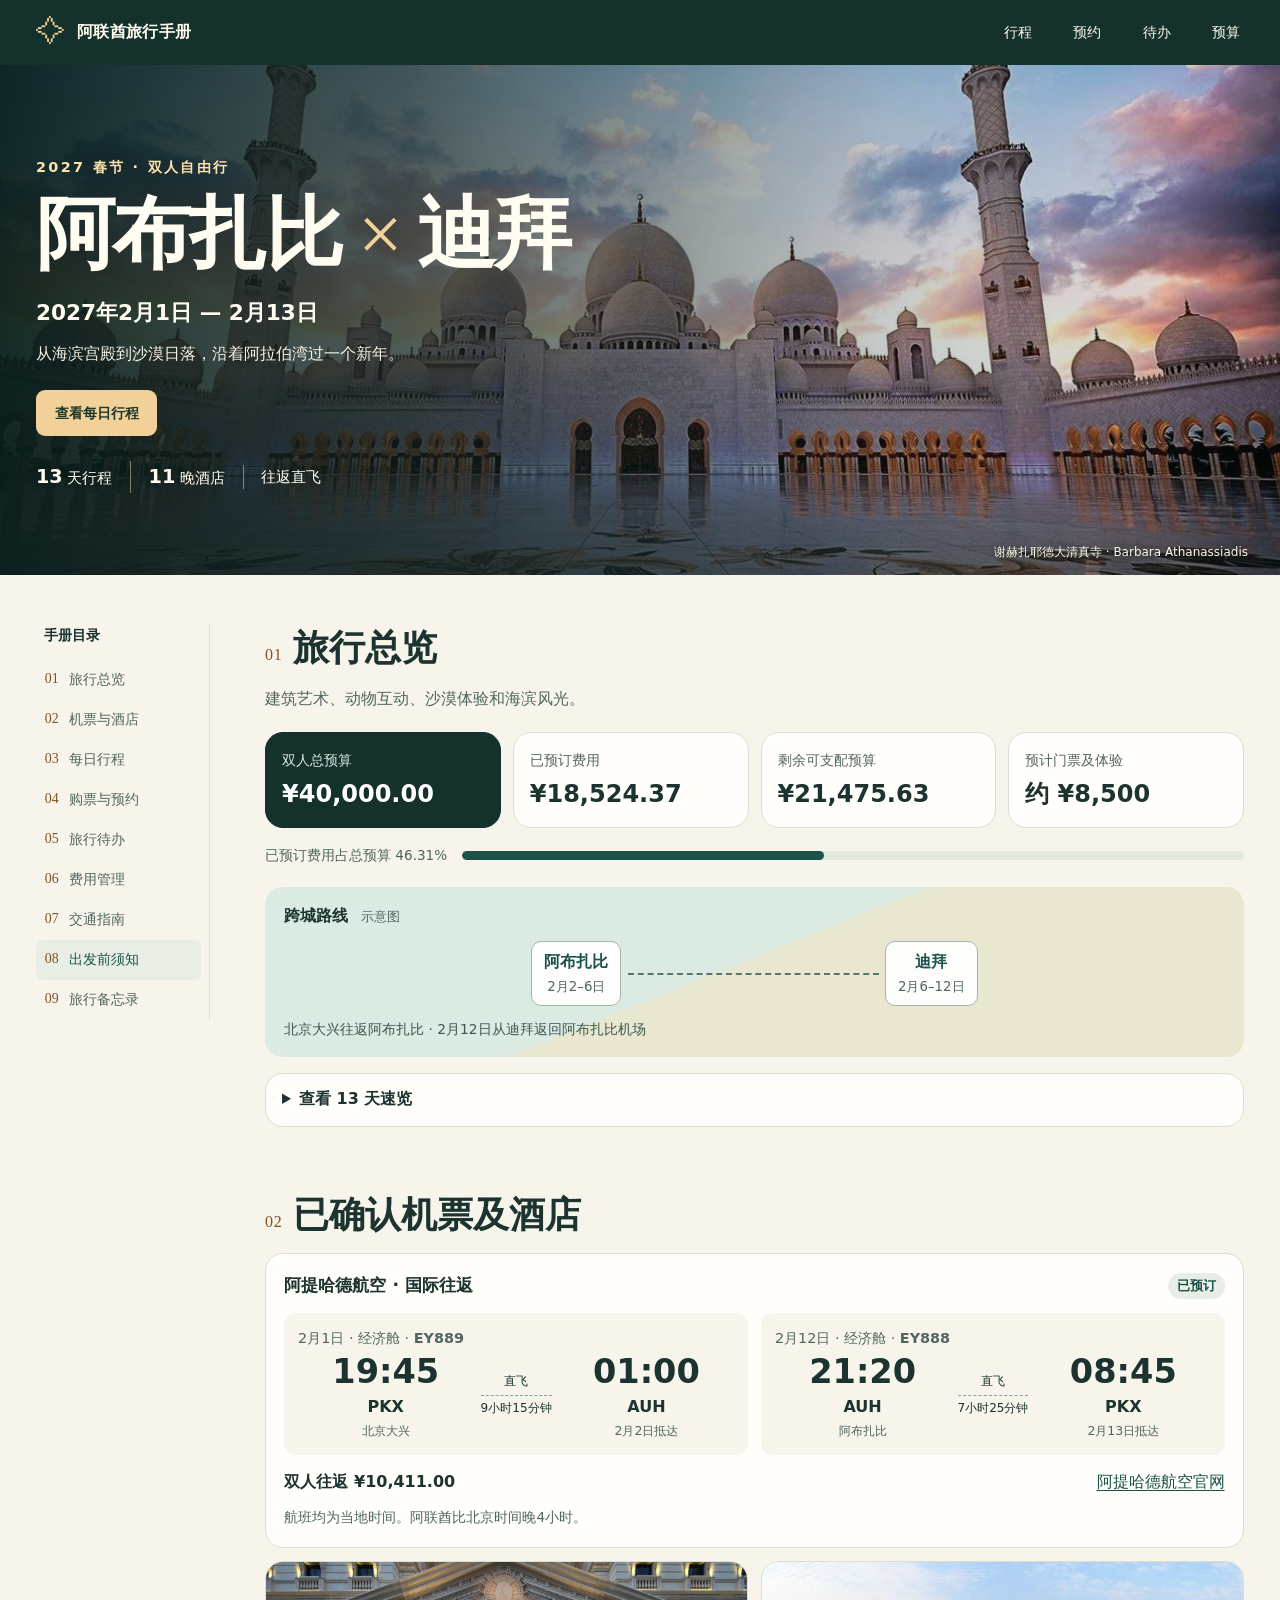
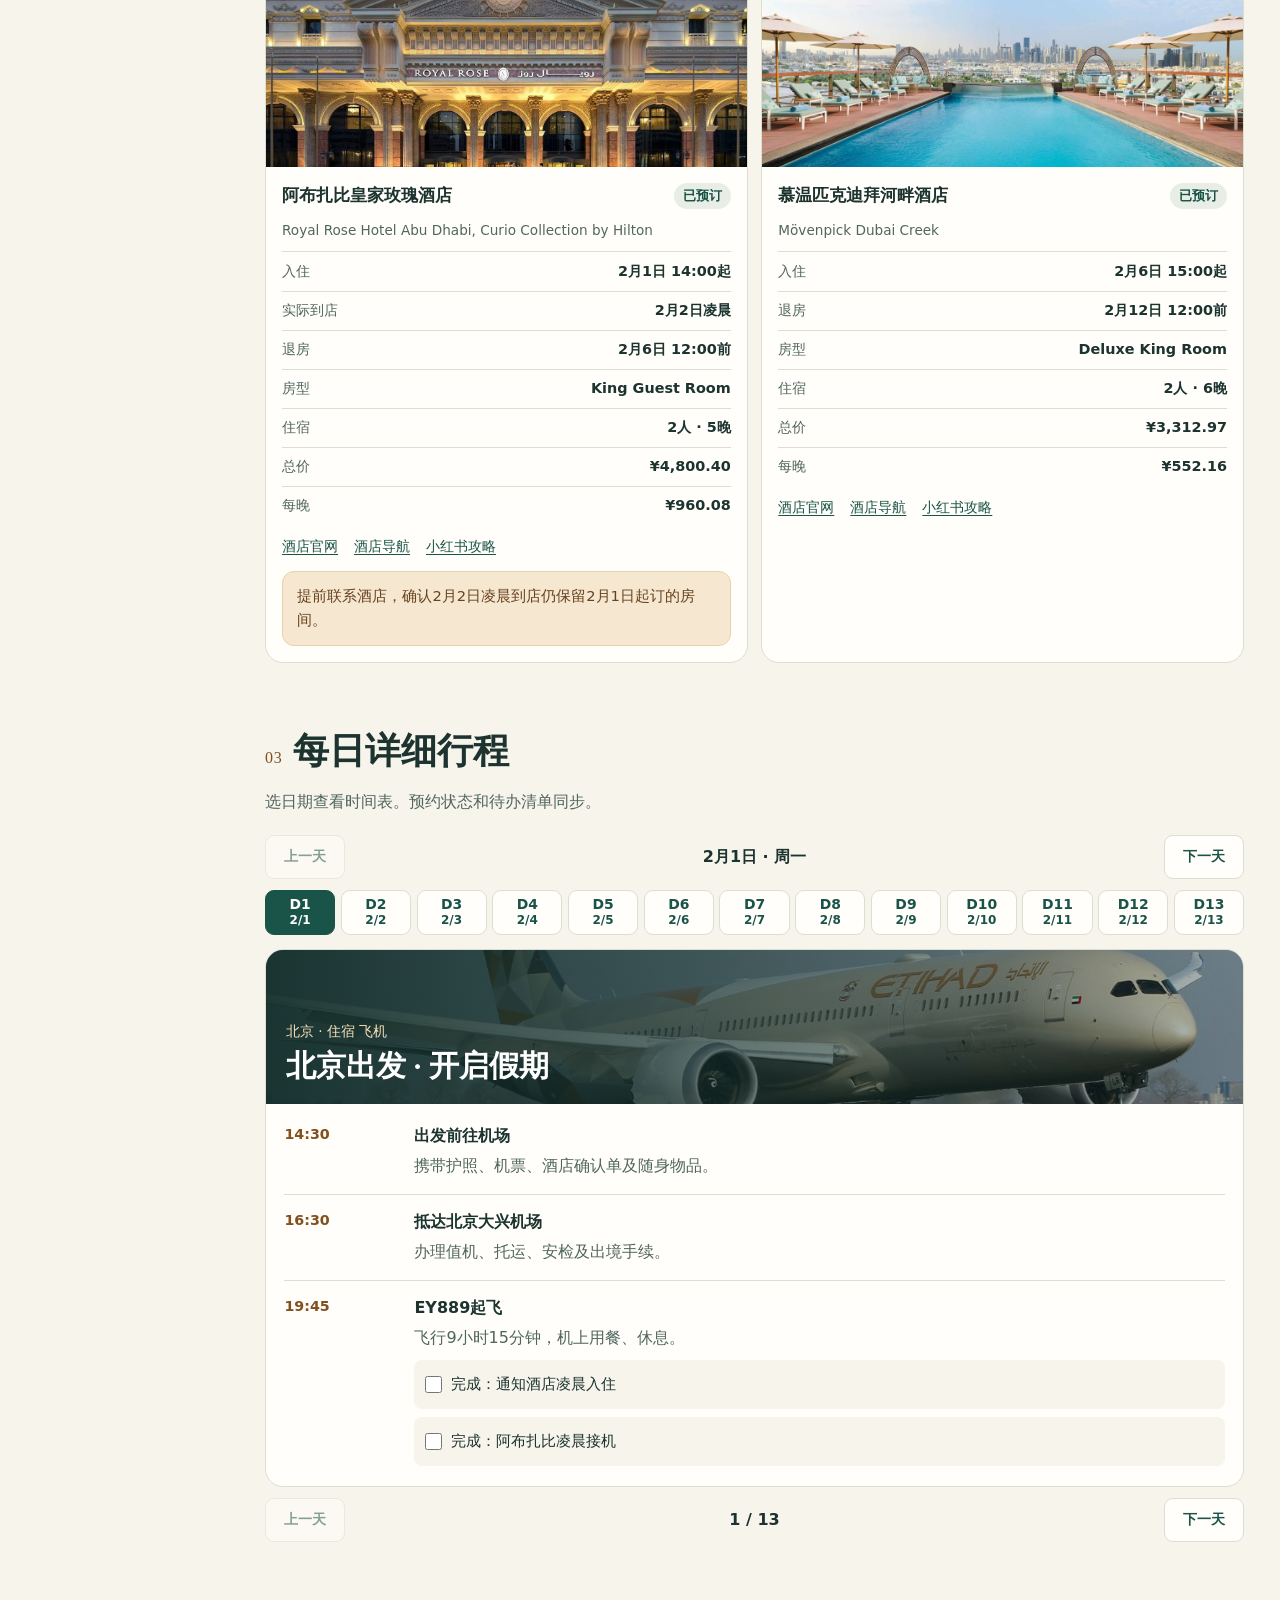
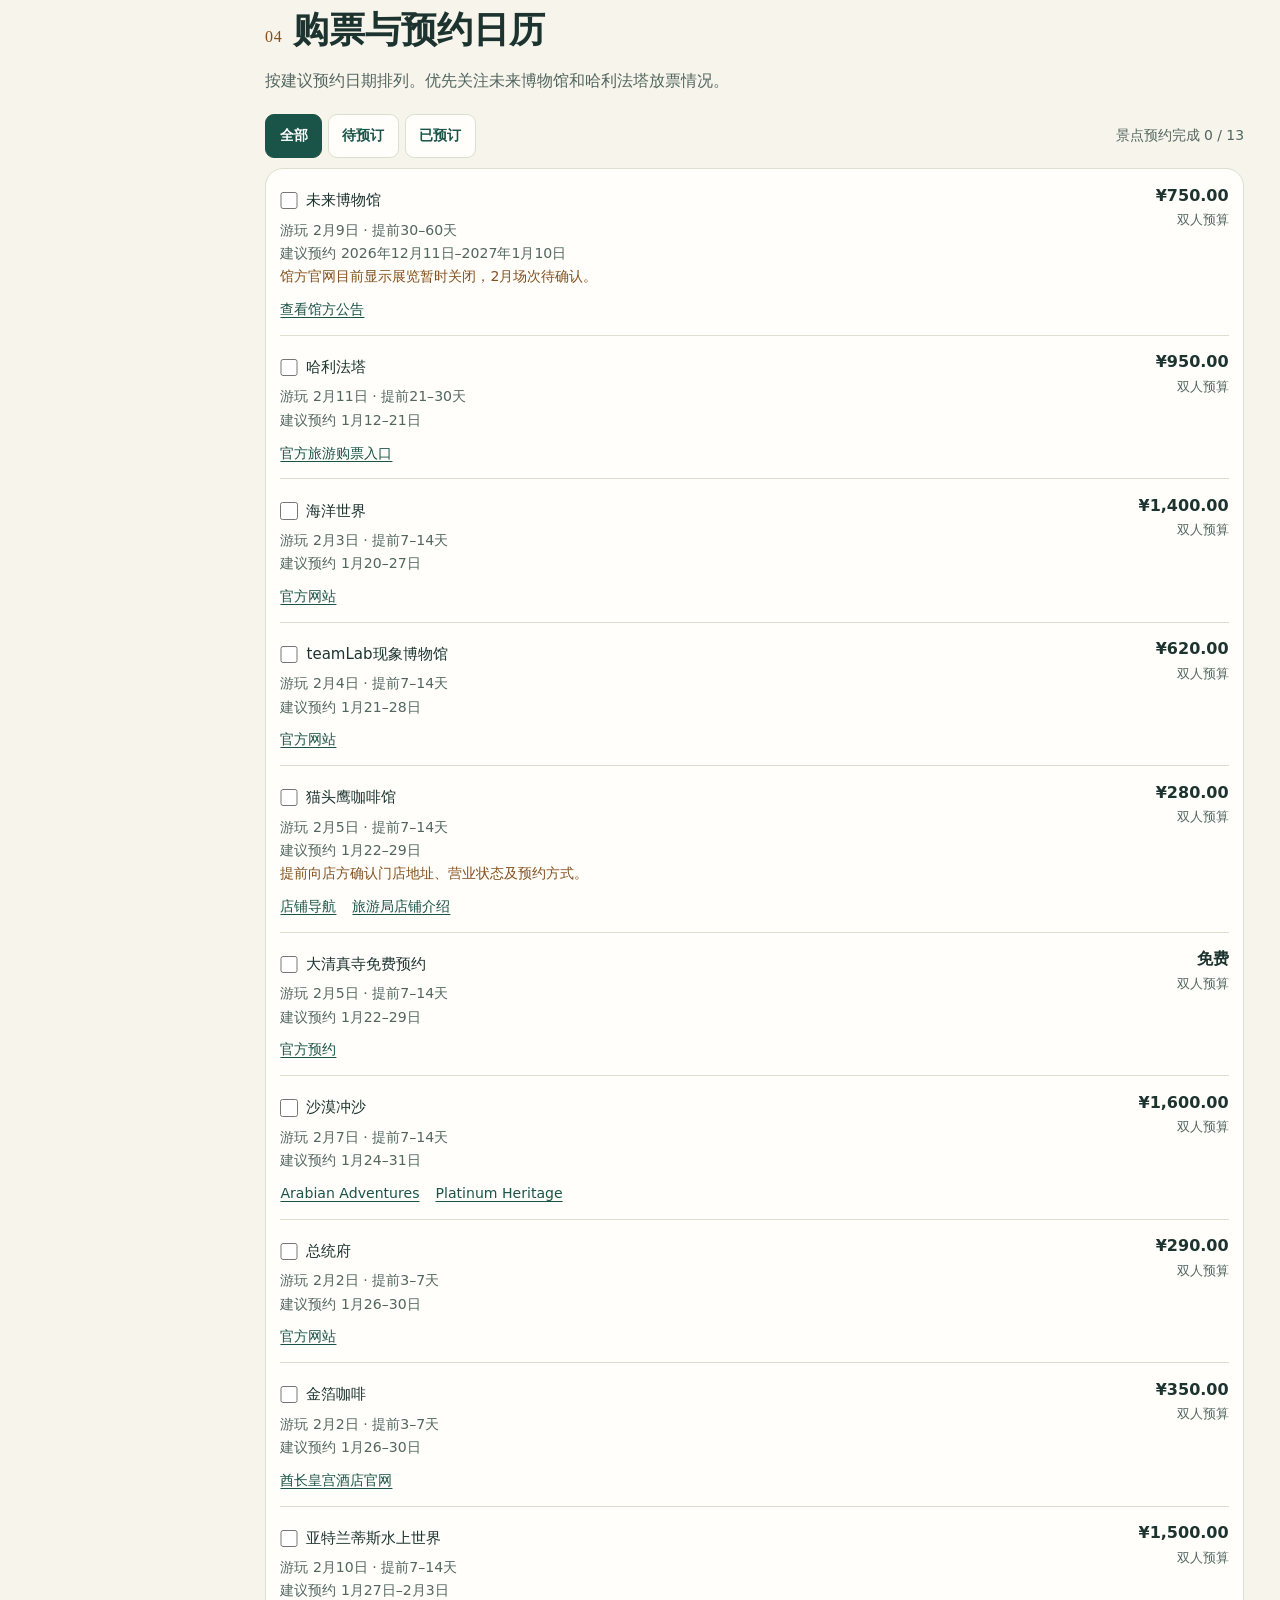
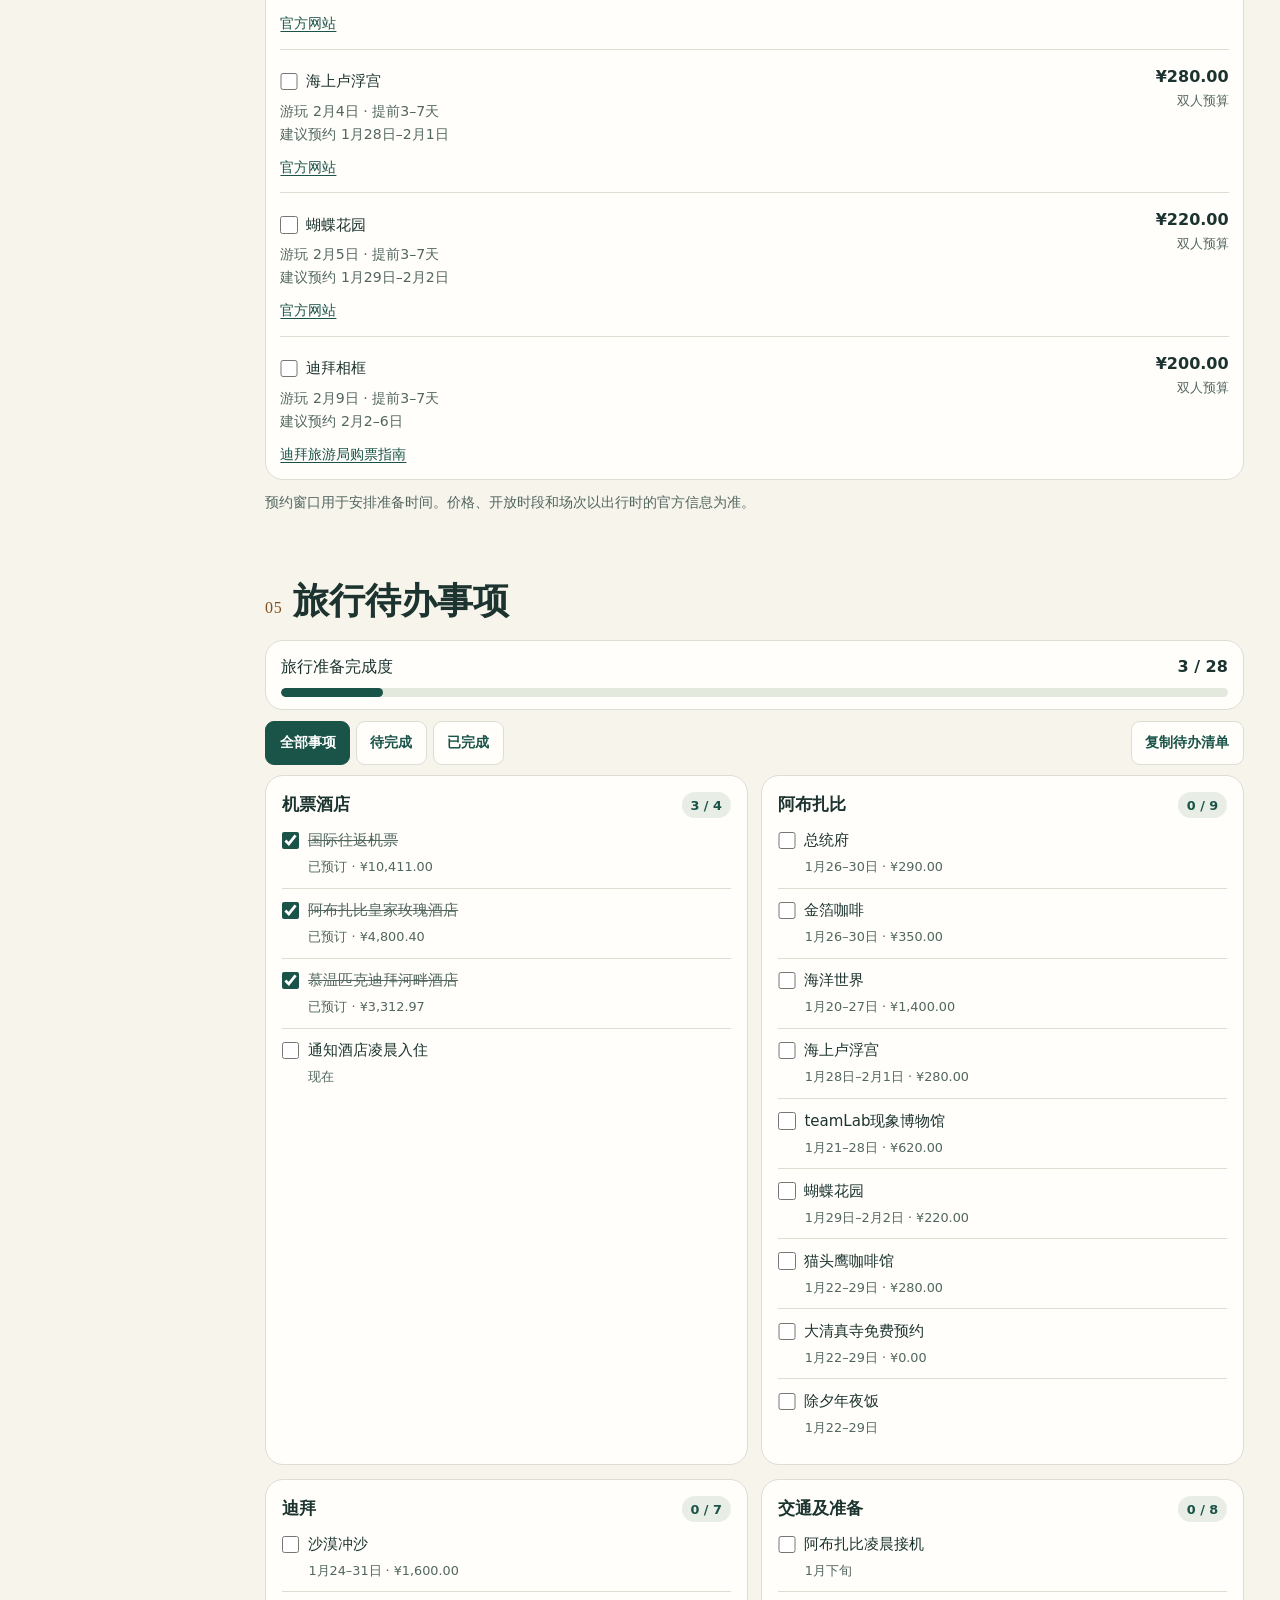
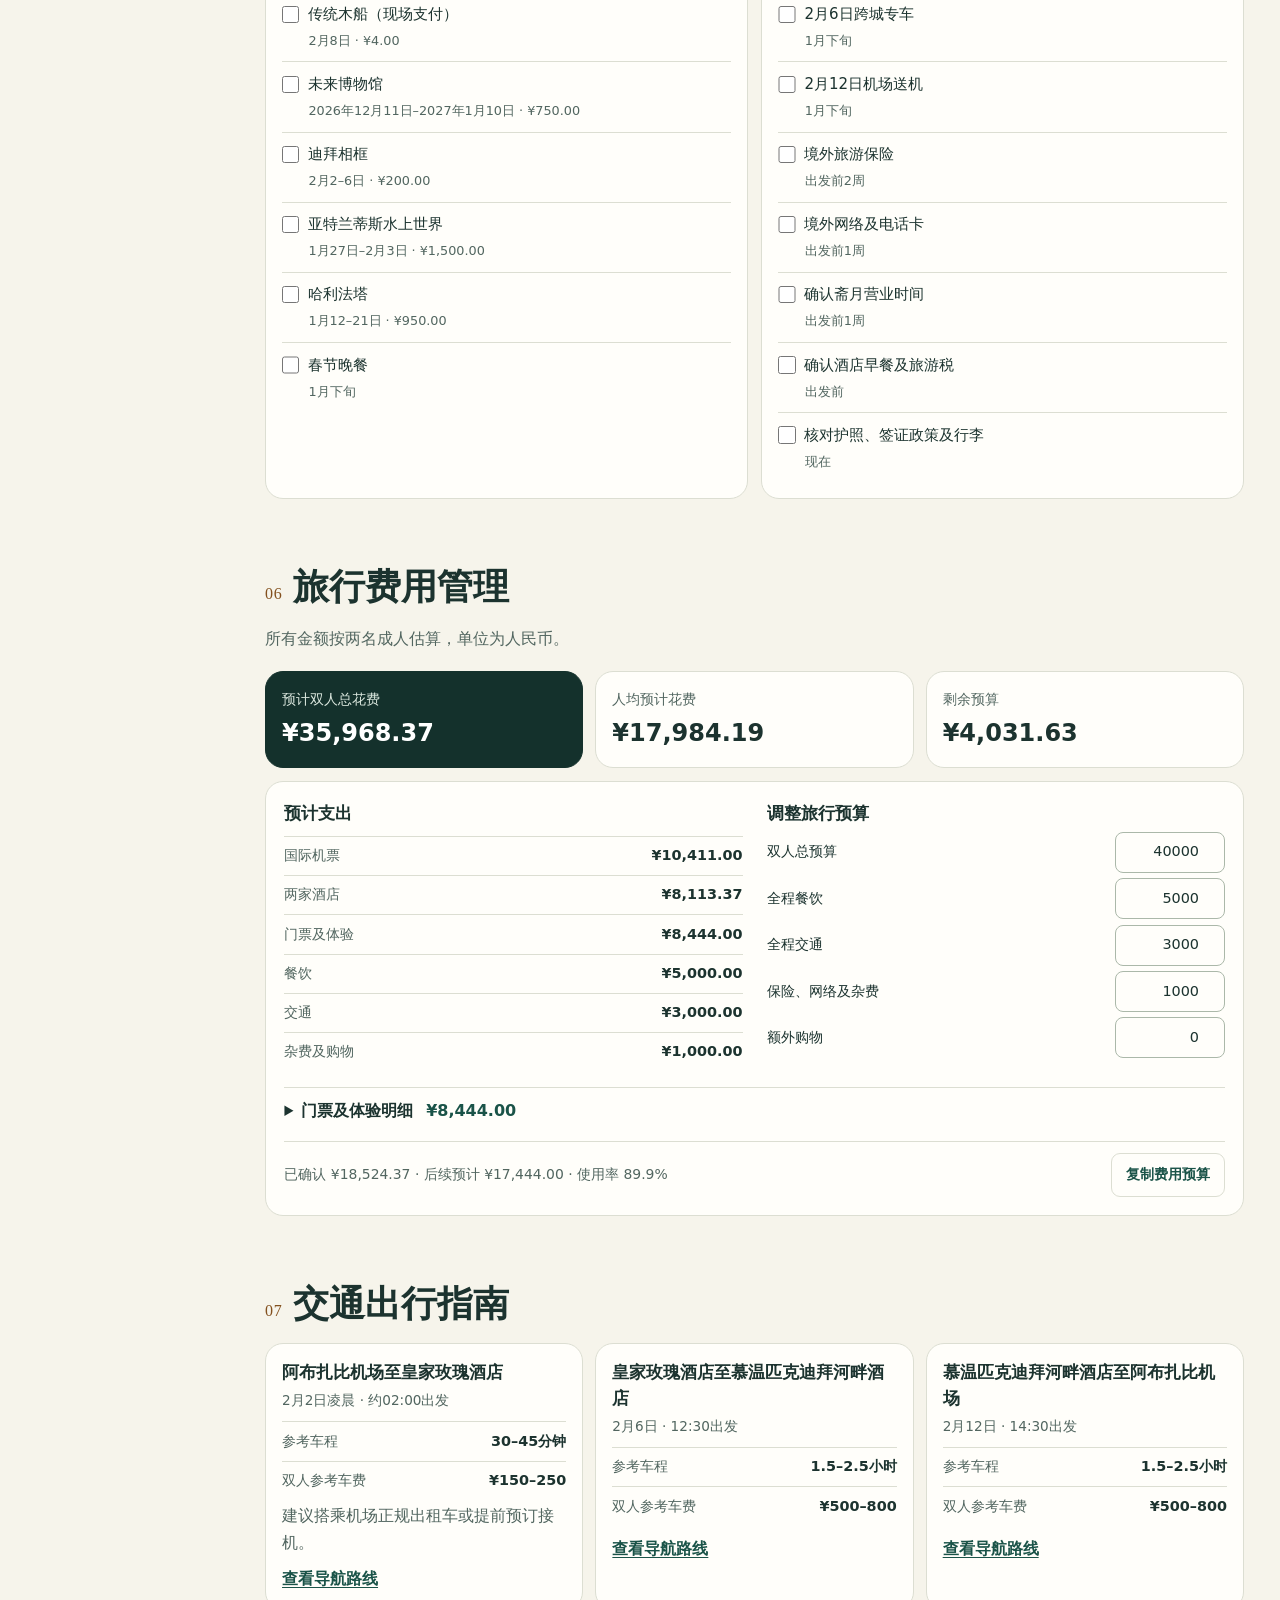
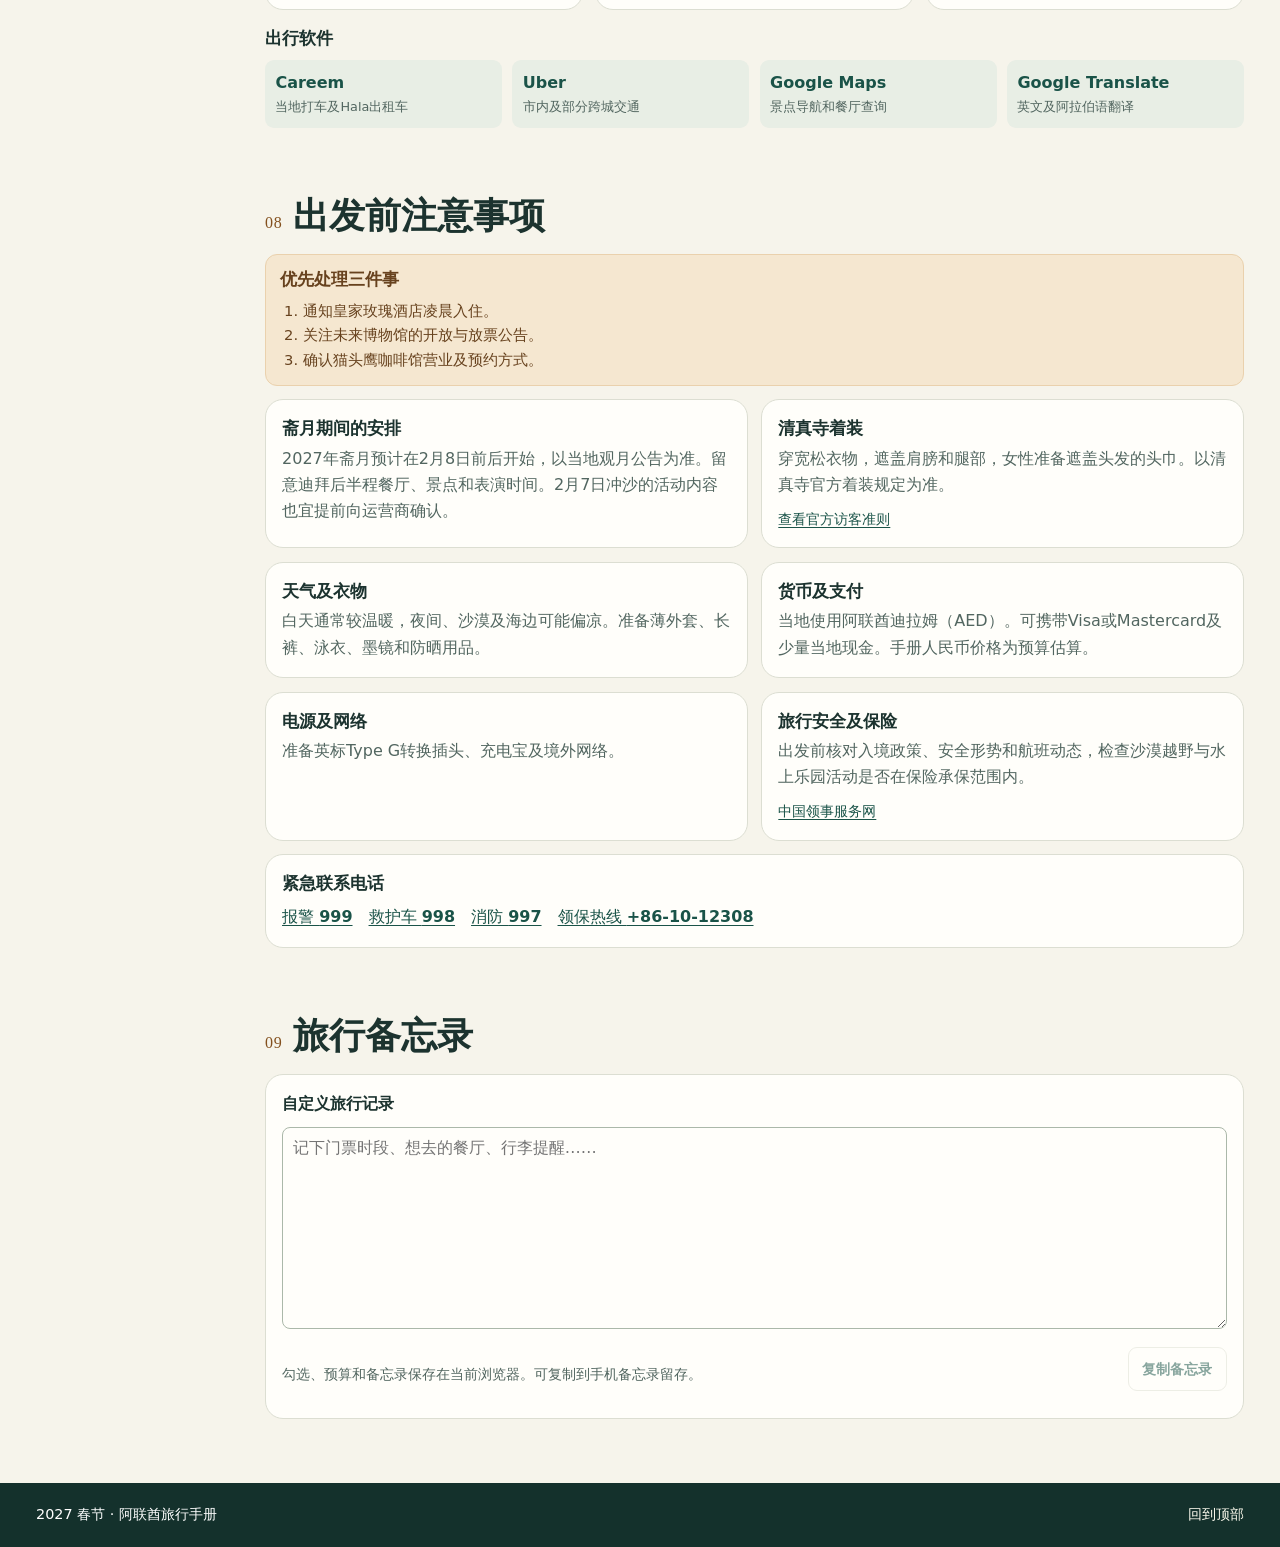
==== uae-travel-2027/index.html @ 24ddf699 "Publish UAE Spring Festival travel guide" ====
<!doctype html>
<html lang="zh-CN">
<head>
  <meta charset="utf-8">
  <meta name="viewport" content="width=device-width, initial-scale=1">
  <meta name="theme-color" content="#142e2c">
  <meta name="description" content="2027春节阿布扎比与迪拜双人自由行。13天行程、机酒、预约清单、双人预算与交通指南。">
  <title>2027 · 春节阿联酋旅行手册</title>
  <link rel="stylesheet" href="./style.css">
  <script src="./app.js" type="module"></script>
</head>
<body>
  <a class="skip" href="#main">跳到正文</a>
  <header class="masthead">
    <div class="shell masthead-inner">
      <a class="brand" href="#top"><span class="brand-mark" aria-hidden="true">✧</span> 阿联酋旅行手册</a>
      <nav aria-label="快速导航"><a href="#itinerary">行程</a><a href="#booking">预约</a><a href="#checklist">待办</a><a href="#budget">预算</a></nav>
    </div>
  </header>
  <main id="main">
    <section class="hero" id="top" aria-labelledby="hero-title">
      <img class="hero-img" src="./mosque.jpg" alt="阿布扎比谢赫扎耶德大清真寺" fetchpriority="high">
      <div class="shell hero-inner">
        <p class="hero-kicker">2027 春节 · 双人自由行</p>
        <h1 id="hero-title">阿布扎比<span class="times"> × </span>迪拜</h1>
        <p class="hero-date">2027年2月1日 — 2月13日</p>
        <p class="hero-copy">从海滨宫殿到沙漠日落，沿着阿拉伯湾过一个新年。</p>
        <a class="button primary hero-button" href="#itinerary">查看每日行程</a>
        <div class="hero-facts"><span><strong>13</strong> 天行程</span><span><strong>11</strong> 晚酒店</span><span>往返直飞</span></div>
      </div>
      <p class="photo-credit">谢赫扎耶德大清真寺 · Barbara Athanassiadis</p>
    </section>
    <div class="shell guide">
      <aside class="contents"><nav aria-label="手册目录">
        <h2>手册目录</h2>
        <a href="#overview"><span>01</span> 旅行总览</a><a href="#stay"><span>02</span> 机票与酒店</a><a href="#itinerary"><span>03</span> 每日行程</a><a href="#booking"><span>04</span> 购票与预约</a><a href="#checklist"><span>05</span> 旅行待办</a><a href="#budget"><span>06</span> 费用管理</a><a href="#transport"><span>07</span> 交通指南</a><a href="#prep"><span>08</span> 出发前须知</a><a href="#notes"><span>09</span> 旅行备忘录</a>
      </nav></aside>
      <div class="chapters">
        <section id="overview" class="chapter">
          <h2><span class="chapter-no">01</span> 旅行总览</h2>
          <p class="lede">建筑艺术、动物互动、沙漠体验和海滨风光。</p>
          <div class="metrics" id="overview-metrics"></div>
          <div class="overview-progress"><span id="booked-caption"></span><progress id="booked-progress" max="100" aria-label="已预订费用占比"></progress></div>
          <div class="route-map" aria-label="旅行路线示意图">
            <p>跨城路线 <small>示意图</small></p>
            <div class="route-track"><a id="abu-map" href="#transport"><strong>阿布扎比</strong><small>2月2–6日</small></a><i aria-hidden="true"></i><a id="dubai-map" href="#transport"><strong>迪拜</strong><small>2月6–12日</small></a></div>
            <p class="route-foot">北京大兴往返阿布扎比 · 2月12日从迪拜返回阿布扎比机场</p>
          </div>
          <details class="panel overview-table"><summary>查看 13 天速览</summary><table><thead><tr><th scope="col">日期</th><th scope="col">行程主题</th><th scope="col">住宿</th></tr></thead><tbody id="overview-days"></tbody></table></details>
        </section>
        <section id="stay" class="chapter">
          <h2><span class="chapter-no">02</span> 已确认机票及酒店</h2>
          <div id="flight-data" class="panel flight-card"></div>
          <div id="hotel-data" class="two-col hotel-grid"></div>
        </section>
        <section id="itinerary" class="chapter">
          <h2><span class="chapter-no">03</span> 每日详细行程</h2>
          <p class="lede">选日期查看时间表。预约状态和待办清单同步。</p>
          <div class="day-controls"><button type="button" id="prev-day">上一天</button><p id="day-label" aria-live="polite"></p><button type="button" id="next-day">下一天</button></div>
          <div id="day-picker" class="day-picker" role="group" aria-label="选择行程日期"></div>
          <div id="day-detail"></div>
          <div class="day-controls bottom-controls"><button type="button" id="prev-bottom">上一天</button><p id="day-index"></p><button type="button" id="next-bottom">下一天</button></div>
        </section>
        <section id="booking" class="chapter">
          <h2><span class="chapter-no">04</span> 购票与预约日历</h2>
          <p class="lede">按建议预约日期排列。优先关注未来博物馆和哈利法塔放票情况。</p>
          <div class="toolbar"><div id="booking-filter" class="filters" role="group" aria-label="筛选预约"></div><p id="booking-count" aria-live="polite"></p></div>
          <div id="booking-list" class="panel item-list"></div>
          <p class="muted caption">预约窗口用于安排准备时间。价格、开放时段和场次以出行时的官方信息为准。</p>
        </section>
        <section id="checklist" class="chapter">
          <h2><span class="chapter-no">05</span> 旅行待办事项</h2>
          <div class="panel task-progress"><p>旅行准备完成度 <strong id="task-count" aria-live="polite"></strong></p><progress id="task-progress" aria-label="旅行准备完成度"></progress></div>
          <div class="toolbar"><div id="task-filter" class="filters" role="group" aria-label="筛选待办"></div><button type="button" data-copy="tasks">复制待办清单</button></div>
          <div id="task-list" class="two-col"></div>
        </section>
        <section id="budget" class="chapter">
          <h2><span class="chapter-no">06</span> 旅行费用管理</h2>
          <p class="lede">所有金额按两名成人估算，单位为人民币。</p>
          <div id="budget-summary" class="metrics budget-metrics" aria-live="polite"></div>
          <div class="panel budget-panel">
            <div><h3>预计支出</h3><dl id="budget-breakdown" class="detail-list"></dl></div>
            <div><h3>调整旅行预算</h3><div id="budget-inputs"></div></div>
            <details class="cost-detail"><summary>门票及体验明细 <strong id="experience-total"></strong></summary><dl id="experience-list" class="detail-list"></dl></details>
            <div class="budget-footer"><p id="budget-use"></p><button type="button" data-copy="budget">复制费用预算</button></div>
          </div>
        </section>
        <section id="transport" class="chapter">
          <h2><span class="chapter-no">07</span> 交通出行指南</h2>
          <div id="transport-list" class="travel-grid"></div>
          <h3 class="subhead">出行软件</h3><div id="app-list" class="apps-list"></div>
        </section>
        <section id="prep" class="chapter">
          <h2><span class="chapter-no">08</span> 出发前注意事项</h2>
          <div class="callout priority"><h3>优先处理三件事</h3><ol><li>通知皇家玫瑰酒店凌晨入住。</li><li>关注未来博物馆的开放与放票公告。</li><li>确认猫头鹰咖啡馆营业及预约方式。</li></ol></div>
          <div id="prep-list" class="two-col"></div>
          <div class="panel emergency"><h3>紧急联系电话</h3><div><a href="tel:999">报警 <strong>999</strong></a><a href="tel:998">救护车 <strong>998</strong></a><a href="tel:997">消防 <strong>997</strong></a><a href="tel:+861012308">领保热线 <strong>+86-10-12308</strong></a></div></div>
        </section>
        <section id="notes" class="chapter">
          <h2><span class="chapter-no">09</span> 旅行备忘录</h2>
          <div class="panel notes-panel"><label for="memo">自定义旅行记录</label><textarea id="memo" rows="7" maxlength="20000" placeholder="记下门票时段、想去的餐厅、行李提醒……"></textarea><div class="toolbar"><p id="storage-note" class="caption muted">勾选、预算和备忘录保存在当前浏览器。可复制到手机备忘录留存。</p><button type="button" data-copy="memo" disabled>复制备忘录</button></div></div>
        </section>
      </div>
    </div>
  </main>
  <footer class="footer"><div class="shell"><p>2027 春节 · 阿联酋旅行手册</p><a href="#top">回到顶部</a></div></footer>
  <dialog id="copy-dialog"><form method="dialog"><h2>复制到备忘录</h2><p>选中下方文字即可手动复制。</p><textarea aria-label="待复制内容" rows="8" readonly></textarea><button>关闭</button></form></dialog>
  <p id="toast" role="status" hidden></p>
  <noscript><p class="shell">请启用 JavaScript，以查看行程和使用手册的交互功能。</p></noscript>
</body>
</html>
---- uae-travel-2027/style.css ----
:root {
  color-scheme: light;
  --ink:#1c332f; --muted:#526660; --teal:#1a5348; --teal-dark:#14312c;
  --sand:#f6f4eb; --paper:#fffefa; --line:#dcded2; --gold:#f1d199; --ochre:#83501e;
  --soft:#e8eee5; --radius:18px;
  font-family: "PingFang SC","Noto Sans CJK SC","Microsoft YaHei",system-ui,sans-serif;
  background:var(--sand); color:var(--ink); line-height:1.65;
}
* { box-sizing:border-box; }
body,h1,h2,h3,p,figure,dl,dd { margin:0; }
body { min-width:0; }
a { color:var(--teal); text-underline-offset:3px; }
a:hover { color:var(--ochre); }
button,input,textarea { font:inherit; }
button,.button { display:inline-flex; justify-content:center; align-items:center; min-height:44px; padding:.45rem .85rem; border:1px solid var(--line); border-radius:9px; background:var(--paper); color:var(--teal); font-size:.875rem; font-weight:650; cursor:pointer; text-decoration:none; }
button:hover:not(:disabled),.button:hover { background:var(--soft); border-color:#95a99a; }
button:disabled { cursor:default; opacity:.52; }
:focus-visible { outline:3px solid #a96825; outline-offset:3px; }
.shell { width:min(1220px, calc(100% - 72px)); margin-inline:auto; }
.skip { position:absolute; top:-120px; left:12px; z-index:20; background:white; padding:.6rem 1rem; }
.skip:focus { top:8px; }
.masthead { background:var(--teal-dark); color:white; position:sticky; top:0; z-index:5; }
.masthead-inner { min-height:65px; display:flex; justify-content:space-between; align-items:center; gap:1rem; }
.brand { display:flex; gap:.65rem; align-items:center; font-weight:700; letter-spacing:.025em; }
.brand-mark { color:var(--gold); font:1.85rem/1 Georgia,serif; }
.masthead a,.footer a { color:#fffdf0; text-decoration:none; }
.masthead nav { display:flex; gap:clamp(.3rem,2.6vw,2.1rem); }
.masthead nav a { display:grid; min-height:44px; align-items:center; padding-inline:.25rem; font-size:.9rem; }
.masthead a:hover,.footer a:hover { color:var(--gold); }
.hero { min-height:510px; position:relative; display:grid; align-items:center; isolation:isolate; background:#213a37; color:#fffdf2; overflow:hidden; }
.hero-img,.hero::after { position:absolute; inset:0; width:100%; height:100%; z-index:-1; }
.hero-img { object-fit:cover; object-position:center 50%; }
.hero::after { content:""; background:linear-gradient(90deg,rgba(10,31,29,.95),rgba(13,31,29,.72) 32%,rgba(14,30,29,.23) 69%,rgba(15,35,29,.08)), linear-gradient(0deg,rgba(8,24,20,.48),transparent 34%); }
.hero-inner { padding:60px 0 51px; }
.hero-kicker { color:#ffe3af; font-weight:700; letter-spacing:.16em; font-size:.9rem; }
.hero h1 { margin:.35rem 0 .7rem; font:700 clamp(2.6rem,6.2vw,5.45rem)/1.23 "Songti SC","Noto Serif CJK SC",STSong,serif; letter-spacing:-.035em; }
.times { color:var(--gold); font-weight:400; }
.hero-date { font-size:clamp(1.08rem,2vw,1.35rem); font-weight:650; }
.hero-copy { max-width:28rem; margin:.65rem 0 1.45rem; color:#f5f2e4; }
.primary { background:var(--gold); border-color:transparent; color:#20372c; padding:.65rem 1.1rem; }
.primary:hover { background:#ffe7b7; }
.hero-facts { display:flex; gap:1.1rem; align-items:center; margin-top:1.55rem; font-size:.92rem; }
.hero-facts span+span { border-left:1px solid #e8dabe80; padding-left:1.1rem; }
.hero-facts strong { font-size:1.2rem; }
.photo-credit { position:absolute; right:2rem; bottom:12px; font-size:.75rem; color:#fff9e9; text-shadow:0 1px 5px #15211d; }
.guide { display:grid; grid-template-columns:174px minmax(0,1fr); gap:clamp(24px,4.3vw,62px); padding-top:3.05rem; }
.contents nav { position:sticky; top:95px; border-right:1px solid var(--line); padding:0 .5rem 0 0; }
.contents h2 { font-size:.9rem; margin:0 0 .75rem .5rem; }
.contents a { display:flex; align-items:center; gap:.65rem; color:var(--muted); text-decoration:none; min-height:40px; padding:.35rem .55rem; border-radius:7px; font-size:.87rem; }
.contents span,.chapter-no { color:var(--ochre); font-family:Georgia,serif; font-variant-numeric:tabular-nums; }
.contents a:hover,.contents a[aria-current="location"] { background:var(--soft); color:var(--teal); }
.chapter { margin-bottom:4rem; scroll-margin-top:88px; min-width:0; }
#top,#main { scroll-margin-top:65px; }
.chapter h2 { display:flex; align-items:baseline; gap:.65rem; font:700 clamp(1.65rem,3.6vw,2.28rem)/1.32 "Songti SC","Noto Serif CJK SC",STSong,serif; margin-bottom:.9rem; }
.chapter-no { font-size:1rem; font-weight:400; letter-spacing:.05em; }
h3 { font-size:1.08rem; line-height:1.5; }
.lede { color:var(--muted); margin-bottom:1.2rem; }
.muted,.caption,small { color:var(--muted); }
.caption { font-size:.85rem; margin-top:.65rem; }
.metrics { display:grid; grid-template-columns:repeat(4,minmax(0,1fr)); gap:.75rem; }
.metric,.panel,.travel-card { background:var(--paper); border:1px solid var(--line); border-radius:var(--radius); }
.metric { padding:1rem; min-width:0; }
.metric:first-child { background:var(--teal-dark); color:white; border-color:var(--teal-dark); }
.metric:first-child span { color:#dce8df; }
.metric strong { display:block; font-size:clamp(1.06rem,2.2vw,1.5rem); line-height:1.4; font-variant-numeric:tabular-nums; overflow-wrap:anywhere; }
.metric span { display:block; color:var(--muted); font-size:.88rem; margin-bottom:.35rem; }
.overview-progress { display:grid; grid-template-columns:auto 1fr; align-items:center; gap:.9rem; margin:1rem 0 1.25rem; font-size:.85rem; color:var(--muted); }
progress { display:block; width:100%; min-width:0; height:.55rem; border:0; border-radius:999px; overflow:hidden; background:#e4e9dd; accent-color:var(--teal); }
progress::-webkit-progress-bar { background:#e4e9dd; }
progress::-webkit-progress-value { background:var(--teal); border-radius:999px; }
progress::-moz-progress-bar { background:var(--teal); border-radius:999px; }
.route-map { position:relative; background:linear-gradient(158deg,#dbeae2 0 47%,#e9e7cf 48% 100%); padding:1rem 1.2rem; border-radius:var(--radius); overflow:hidden; margin-bottom:1rem; }
.route-map>p:first-child { font-weight:700; }
.route-map>p small { font-weight:400; margin-left:.45rem; }
.route-track { display:flex; align-items:center; justify-content:center; max-width:660px; margin:.75rem auto; }
.route-track a { display:grid; text-align:center; text-decoration:none; background:#ffffffe8; border:1px solid #a0b9a5; border-radius:10px; padding:.45rem .75rem; min-width:0; }
.route-track a:hover { border-color:var(--ochre); }
.route-track i { width:38%; border-bottom:2px dashed #567668; margin-inline:.4rem; }
.route-foot { font-size:.86rem; color:#3e594f; }
.overview-table summary,.cost-detail summary { font-weight:700; padding:.8rem 1rem; cursor:pointer; }
.overview-table table { width:100%; border-collapse:collapse; text-align:left; font-size:.9rem; }
th,td { padding:.5rem .85rem; border-top:1px solid var(--line); }
th { background:var(--soft); }
td a { font-weight:650; white-space:nowrap; }
.panel { min-width:0; }
.flight-card { padding:1.15rem; }
.card-head,.card-foot,.toolbar,.day-controls,.budget-footer { display:flex; align-items:center; justify-content:space-between; gap:.6rem 1rem; flex-wrap:wrap; }
.badge { display:inline-flex; border-radius:999px; padding:.16rem .55rem; color:var(--teal); background:var(--soft); font-size:.8rem; font-weight:650; }
.two-col,.flight-grid { display:grid; grid-template-columns:repeat(2,minmax(0,1fr)); gap:.85rem; }
.flight-grid { margin:.9rem 0; }
.flight { background:var(--sand); padding:.85rem; border-radius:12px; }
.flight p { font-size:.9rem; color:var(--muted); }
.flight-route { display:grid; grid-template-columns:1fr auto 1fr; align-items:center; gap:.45rem; text-align:center; }
.flight-route strong { display:block; font-size:clamp(1.45rem,3.3vw,2.1rem); line-height:1.3; font-variant-numeric:tabular-nums; }
.flight-route small { display:block; font-size:.78rem; }
.flight-route .duration { font-size:.75rem; }
.duration i { display:block; border-bottom:1px dashed #83a294; margin:.2rem 0; }
.hotel-grid { margin-top:.85rem; }
.hotel { overflow:hidden; }
.hotel-img { width:100%; aspect-ratio:2.35; display:block; object-fit:cover; background:var(--soft); }
.hotel-inner,.task-group,.prep-card,.emergency,.notes-panel,.travel-card { padding:1rem; }
.detail-list { margin-top:.6rem; }
.detail-list>div { display:flex; justify-content:space-between; gap:1rem; border-top:1px solid var(--line); padding:.45rem 0; font-size:.9rem; }
.detail-list dt { color:var(--muted); }
.detail-list dd { text-align:right; font-weight:600; }
.outlinks { display:flex; flex-wrap:wrap; gap:.4rem 1rem; margin-top:.6rem; font-size:.88rem; }
.callout { background:#f5e7d0; border:1px solid #ead1ad; color:#67421e; padding:.75rem .9rem; border-radius:12px; font-size:.92rem; margin-top:.8rem; }
.callout ol { margin:.35rem 0 .05rem; padding-left:1.4rem; }
.day-controls p { font-weight:700; }
.day-controls button { min-width:80px; }
.day-picker { display:grid; grid-template-columns:repeat(13,minmax(0,1fr)); gap:.35rem; margin:.7rem 0 .9rem; }
.day-picker button { padding:.28rem .12rem; display:grid; gap:0; line-height:1.3; font-size:.87rem; }
.day-picker small { font-size:.75rem; color:inherit; }
button[aria-pressed="true"] { color:white; background:var(--teal); border-color:var(--teal); }
button[aria-pressed="true"]:hover:not(:disabled) { background:#133f38; color:white; }
.day-banner { min-height:154px; background:var(--teal-dark); color:white; background-position:center; background-size:cover; padding:1.1rem 1.25rem; display:grid; align-content:end; gap:.3rem; }
.day-banner p { color:#f9e2bb; font-size:.85rem; }
.day-banner h3 { font:700 clamp(1.4rem,3vw,1.9rem)/1.3 "Songti SC","Noto Serif CJK SC",STSong,serif; }
.day-card { overflow:hidden; }
.timeline { list-style:none; margin:0; padding:.3rem 1.15rem; }
.timeline>li { display:grid; grid-template-columns:118px minmax(0,1fr); gap:.45rem .75rem; padding:.9rem 0; }
.timeline>li+li { border-top:1px solid var(--line); }
.timeline time { font-weight:700; font-size:.89rem; color:var(--ochre); font-variant-numeric:tabular-nums; }
.timeline h4 { margin:0; font-size:1rem; }
.timeline p,.travel-card p,.prep-card p { color:var(--muted); margin-top:.22rem; }
.stop-task { margin-top:.5rem; background:var(--sand); padding:.45rem .65rem; border-radius:8px; }
.bottom-controls { margin-top:.7rem; }
.toolbar { margin:.65rem 0; }
.toolbar>p,.budget-footer>p { color:var(--muted); font-size:.87rem; }
.filters { display:flex; flex-wrap:wrap; gap:.35rem; }
.item-list { padding:0 .9rem; }
.booking-item { display:grid; grid-template-columns:minmax(0,1fr) auto; align-items:start; gap:.4rem 1.2rem; padding:.85rem 0; }
.booking-item+.booking-item,.task-row+.task-row { border-top:1px solid var(--line); }
.booking-item p { font-size:.88rem; color:var(--muted); }
.booking-item .warning { color:var(--ochre); }
.booking-meta { text-align:right; font-variant-numeric:tabular-nums; }
.booking-meta small { display:block; }
.check { display:flex; align-items:center; gap:.55rem; min-height:36px; width:fit-content; cursor:pointer; font-size:.94rem; }
.check input { width:1.08rem; height:1.08rem; margin:0; flex:none; accent-color:var(--teal); }
.check:has(input:checked)>span { color:var(--muted); text-decoration:line-through; }
.stop-task .check { min-height:35px; }
.task-row { padding:.25rem 0; }
.task-row small { display:block; margin:-.15rem 0 .4rem 1.65rem; font-size:.8rem; }
.task-progress { padding:.8rem .95rem; }
.task-progress p { display:flex; justify-content:space-between; gap:.5rem; margin-bottom:.5rem; }
.empty { padding:1.15rem 0; color:var(--muted); }
.budget-metrics { grid-template-columns:repeat(3,minmax(0,1fr)); }
.budget-panel { display:grid; grid-template-columns:repeat(2,minmax(0,1fr)); padding:1.15rem; gap:1rem 1.5rem; margin-top:.85rem; }
.budget-input { display:grid; grid-template-columns:1fr minmax(0,110px); align-items:center; gap:.45rem; margin-top:.33rem; font-size:.9rem; }
input[type=number],textarea { border:1px solid #abb8a9; background:var(--paper); color:var(--ink); border-radius:8px; padding:.48rem .6rem; min-width:0; }
input[type=number] { width:100%; text-align:right; }
.cost-detail,.budget-footer { grid-column:1/-1; border-top:1px solid var(--line); }
.cost-detail summary { padding:.65rem 0 0; }
.cost-detail strong { margin-left:.45rem; color:var(--teal); }
.budget-footer { padding-top:.7rem; }
.travel-grid { display:grid; grid-template-columns:repeat(3,minmax(0,1fr)); gap:.75rem; }
.travel-card a { display:inline-block; margin-top:.65rem; font-weight:650; }
.subhead { margin:1rem 0 .5rem; }
.apps-list { display:grid; grid-template-columns:repeat(4,minmax(0,1fr)); gap:.65rem; }
.apps-list a { display:grid; padding:.65rem; background:var(--soft); border-radius:9px; text-decoration:none; }
.apps-list small { font-size:.8rem; }
.priority { margin:0 0 .85rem; }
.emergency { margin-top:.85rem; }
.emergency>div { display:flex; flex-wrap:wrap; gap:.4rem 1rem; margin-top:.45rem; }
.notes-panel>label { display:block; font-weight:700; }
textarea { width:100%; resize:vertical; margin-top:.55rem; }
.footer { background:var(--teal-dark); color:white; padding:1.25rem 0; }
.footer .shell { display:flex; justify-content:space-between; flex-wrap:wrap; gap:.5rem; font-size:.9rem; }
dialog { max-width:min(520px,94vw); border:1px solid var(--line); border-radius:var(--radius); background:var(--paper); color:var(--ink); }
dialog::backdrop { background:#122d29ab; }
#toast { position:fixed; z-index:10; bottom:1rem; right:1rem; background:var(--teal-dark); color:white; padding:.65rem 1rem; border-radius:8px; }
@media (max-width:1010px) { .guide { grid-template-columns:140px minmax(0,1fr); gap:1.55rem; } .day-picker { grid-template-columns:repeat(7,minmax(0,1fr)); } .shell { width:calc(100% - 48px); } }
@media (max-width:780px) { .guide { display:block; padding-top:1.9rem; } .contents { display:none; } .hero { min-height:440px; } .chapter { margin-bottom:3rem; } }
@media (max-width:560px) {
  .shell { width:calc(100% - 30px); }
  .masthead-inner { min-height:57px; gap:.3rem; }
  .masthead nav { gap:.23rem; }
  .masthead nav a,.brand { font-size:.81rem; }
  .brand { gap:.25rem; }
  .brand-mark { font-size:1.2rem; }
  .hero { min-height:425px; }
  .hero::after { background:linear-gradient(90deg,#0b211de9,#0b211d60),linear-gradient(0deg,#0b211d80,transparent 55%); }
  .hero-img { object-position:57% center; }
  .hero-inner { padding:45px 0 56px; }
  .hero-facts,.hero-facts span+span { gap:.65rem; }
  .hero-facts span+span { padding-left:.65rem; }
  .photo-credit { right:1rem; }
  .metrics,.apps-list { grid-template-columns:repeat(2,minmax(0,1fr)); }
  .budget-metrics .metric:first-child { grid-column:1/-1; }
  .overview-progress { display:block; }
  .overview-progress progress { margin-top:.35rem; }
  .two-col,.flight-grid,.budget-panel,.travel-grid { grid-template-columns:1fr; }
  .timeline>li { grid-template-columns:1fr; gap:.15rem; }
  .day-banner { min-height:139px; }
  .booking-item { gap:.35rem .65rem; }
  th,td { padding:.43rem .52rem; }
}
@media (prefers-reduced-motion:no-preference) { html { scroll-behavior:smooth; } }
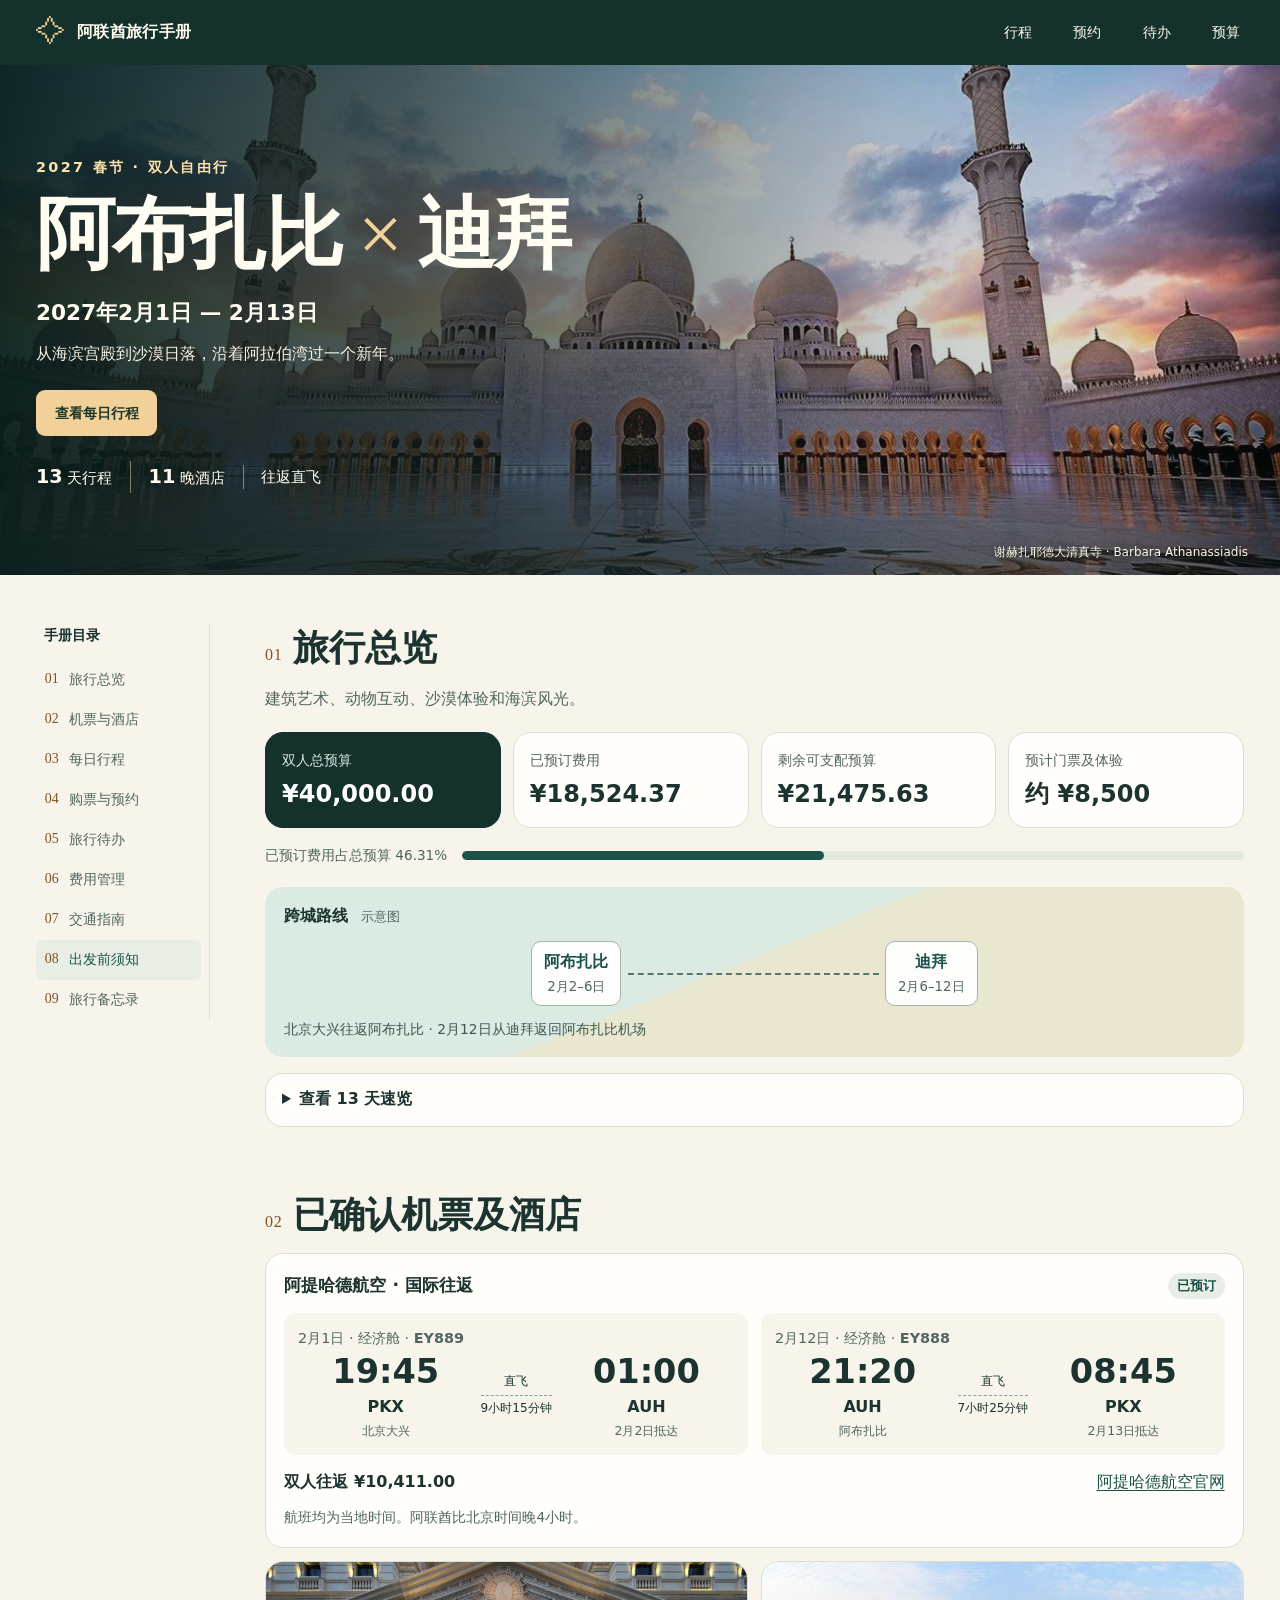
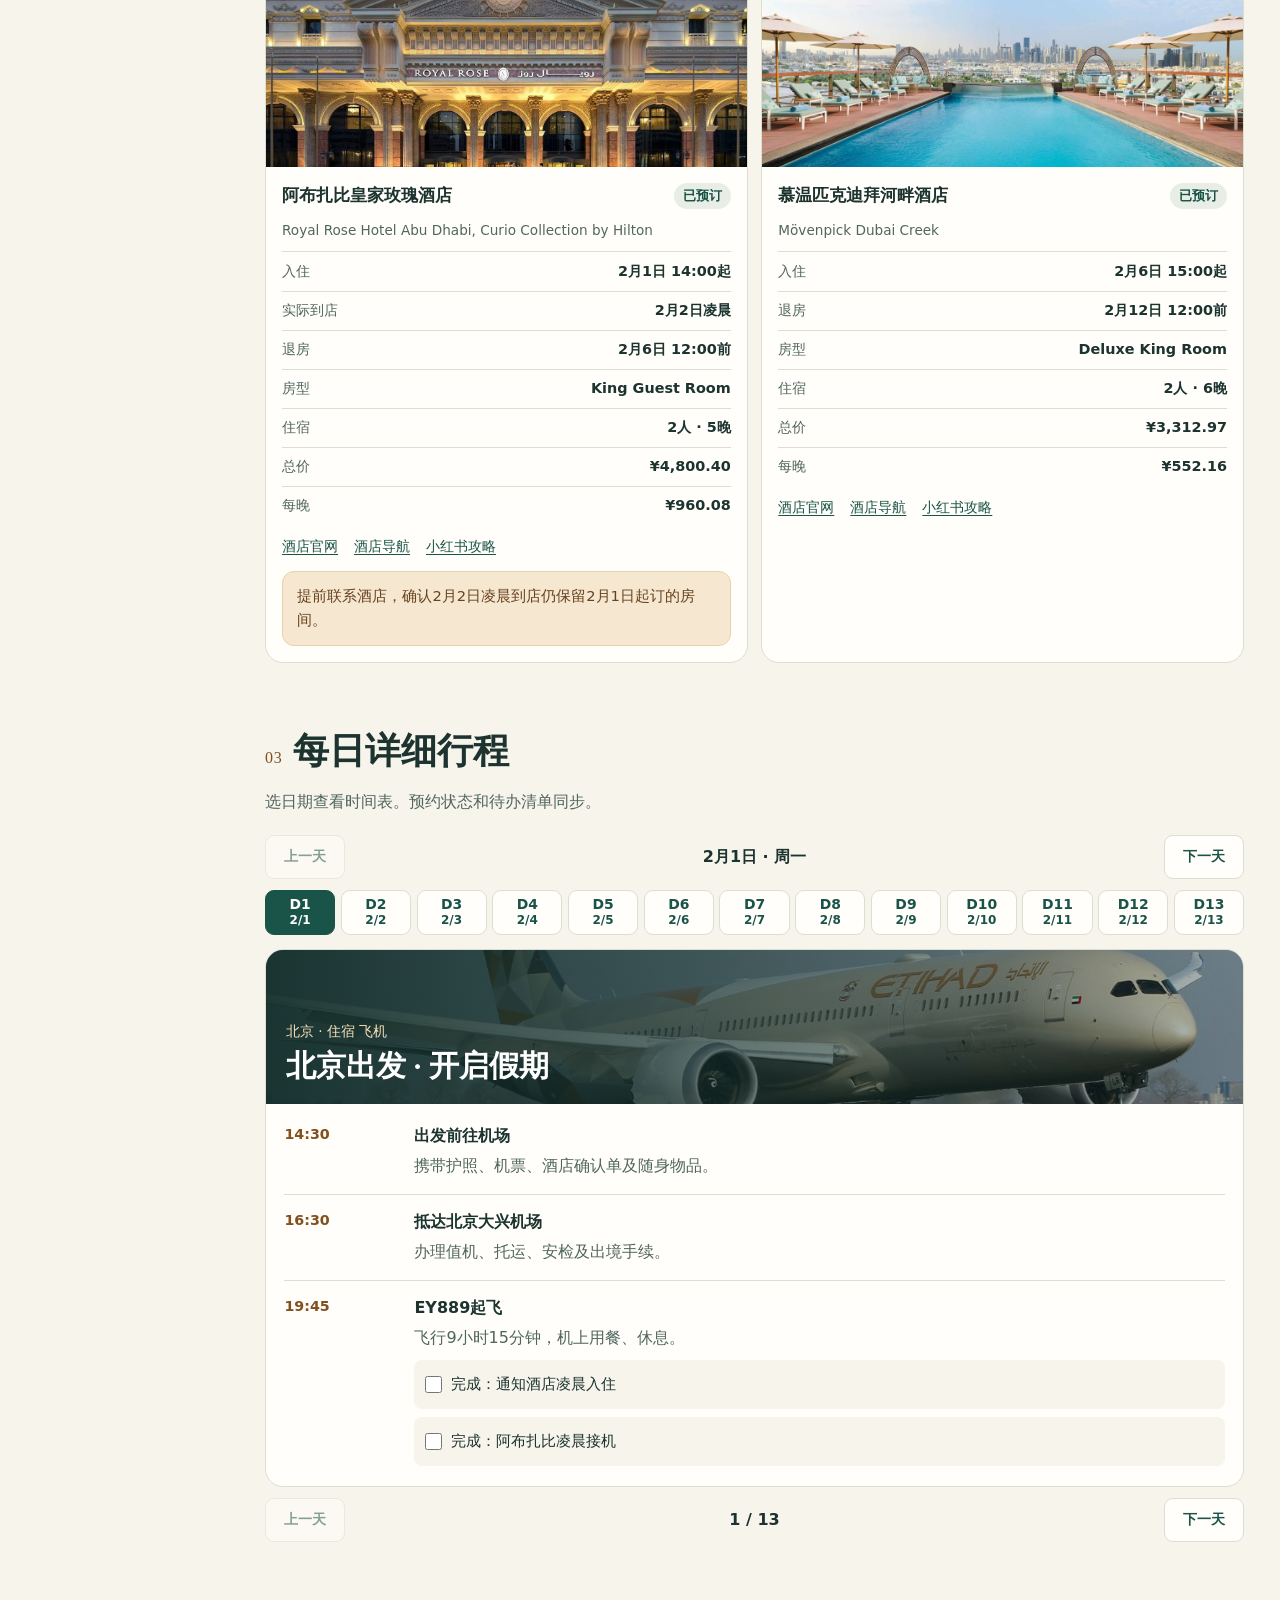
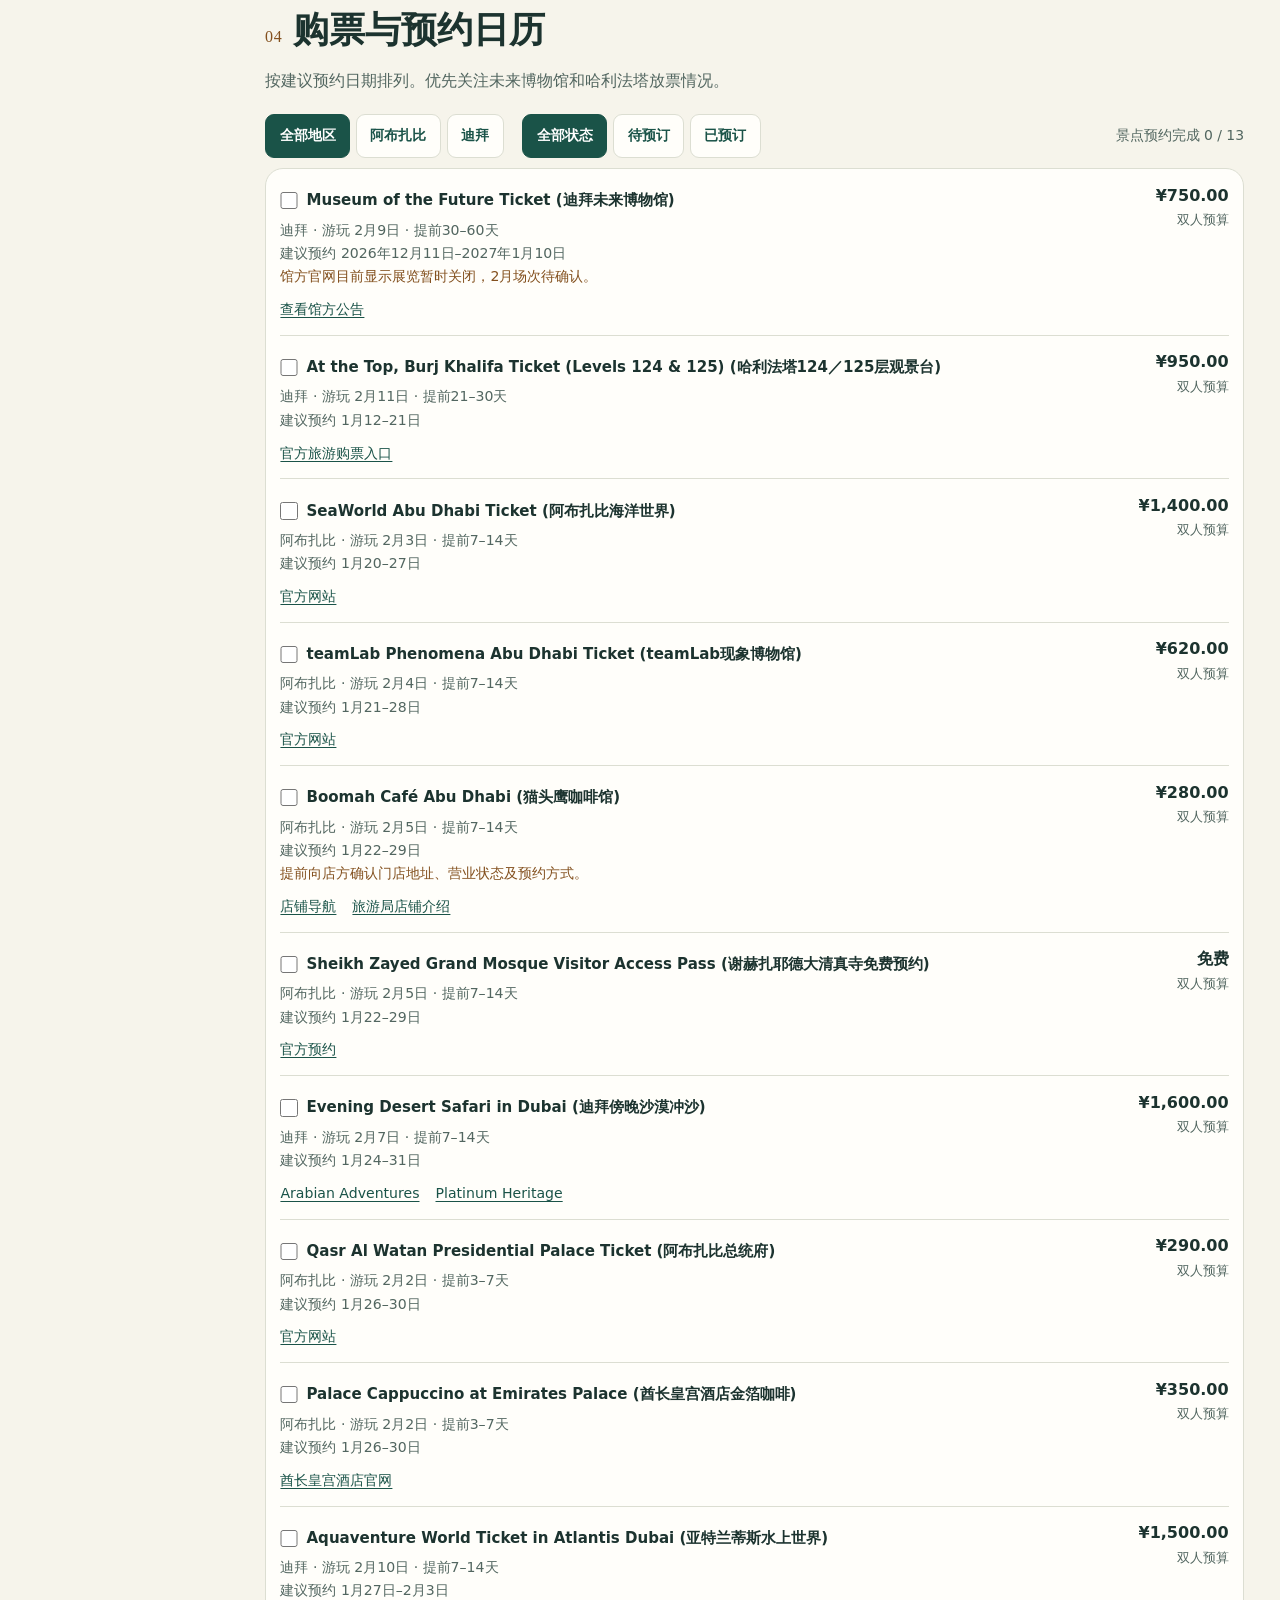
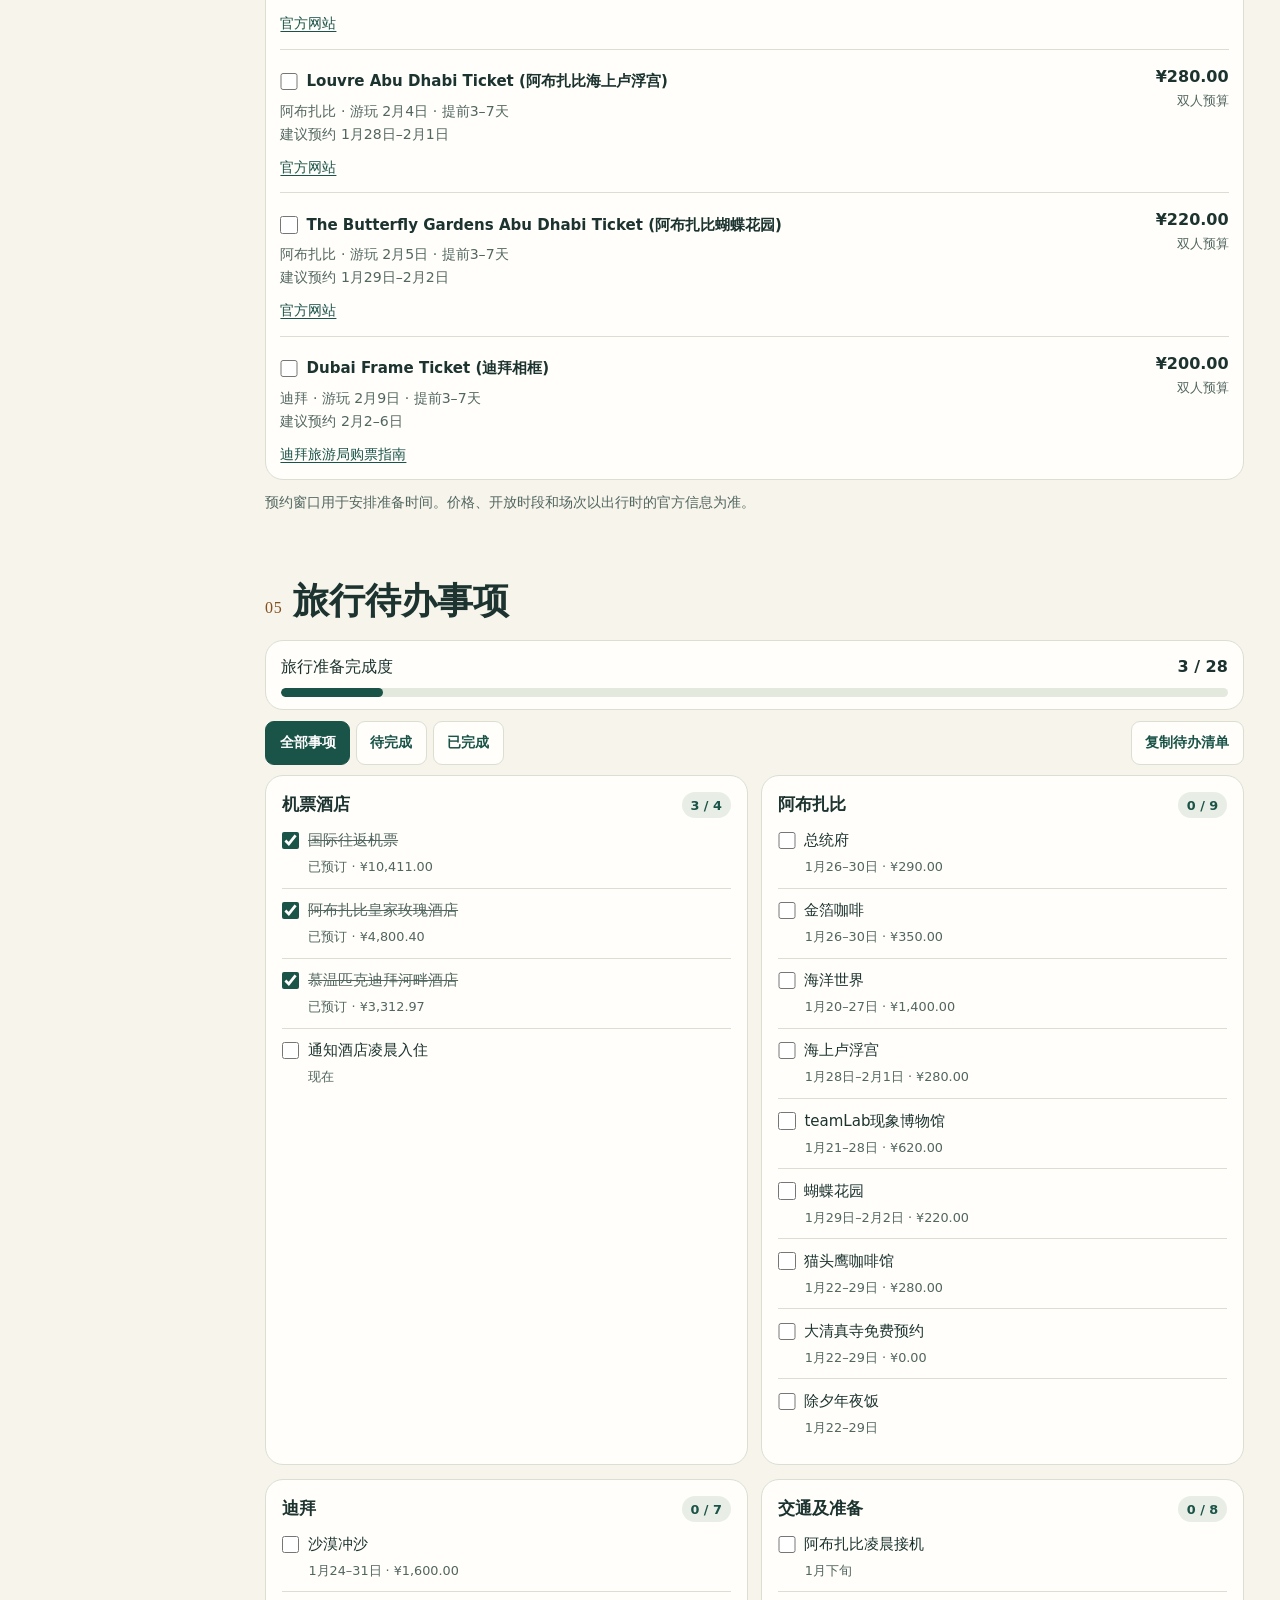
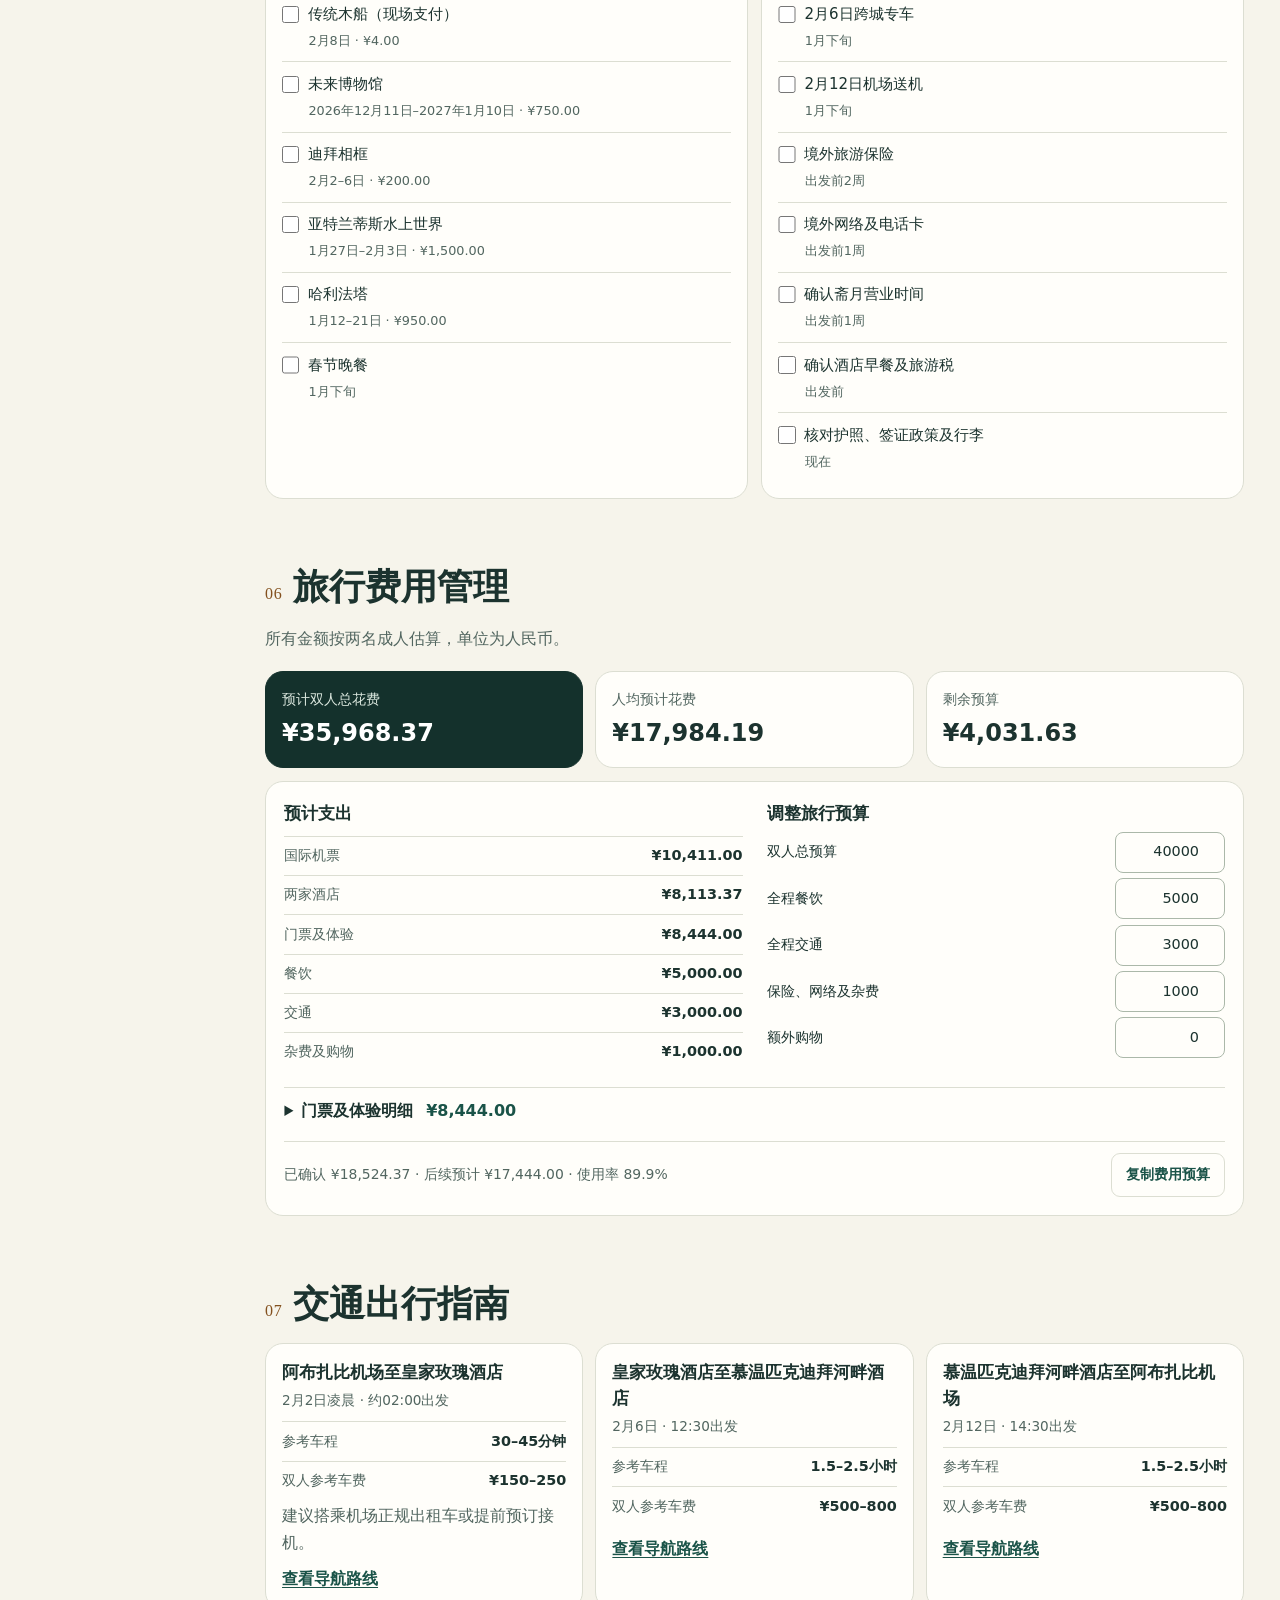
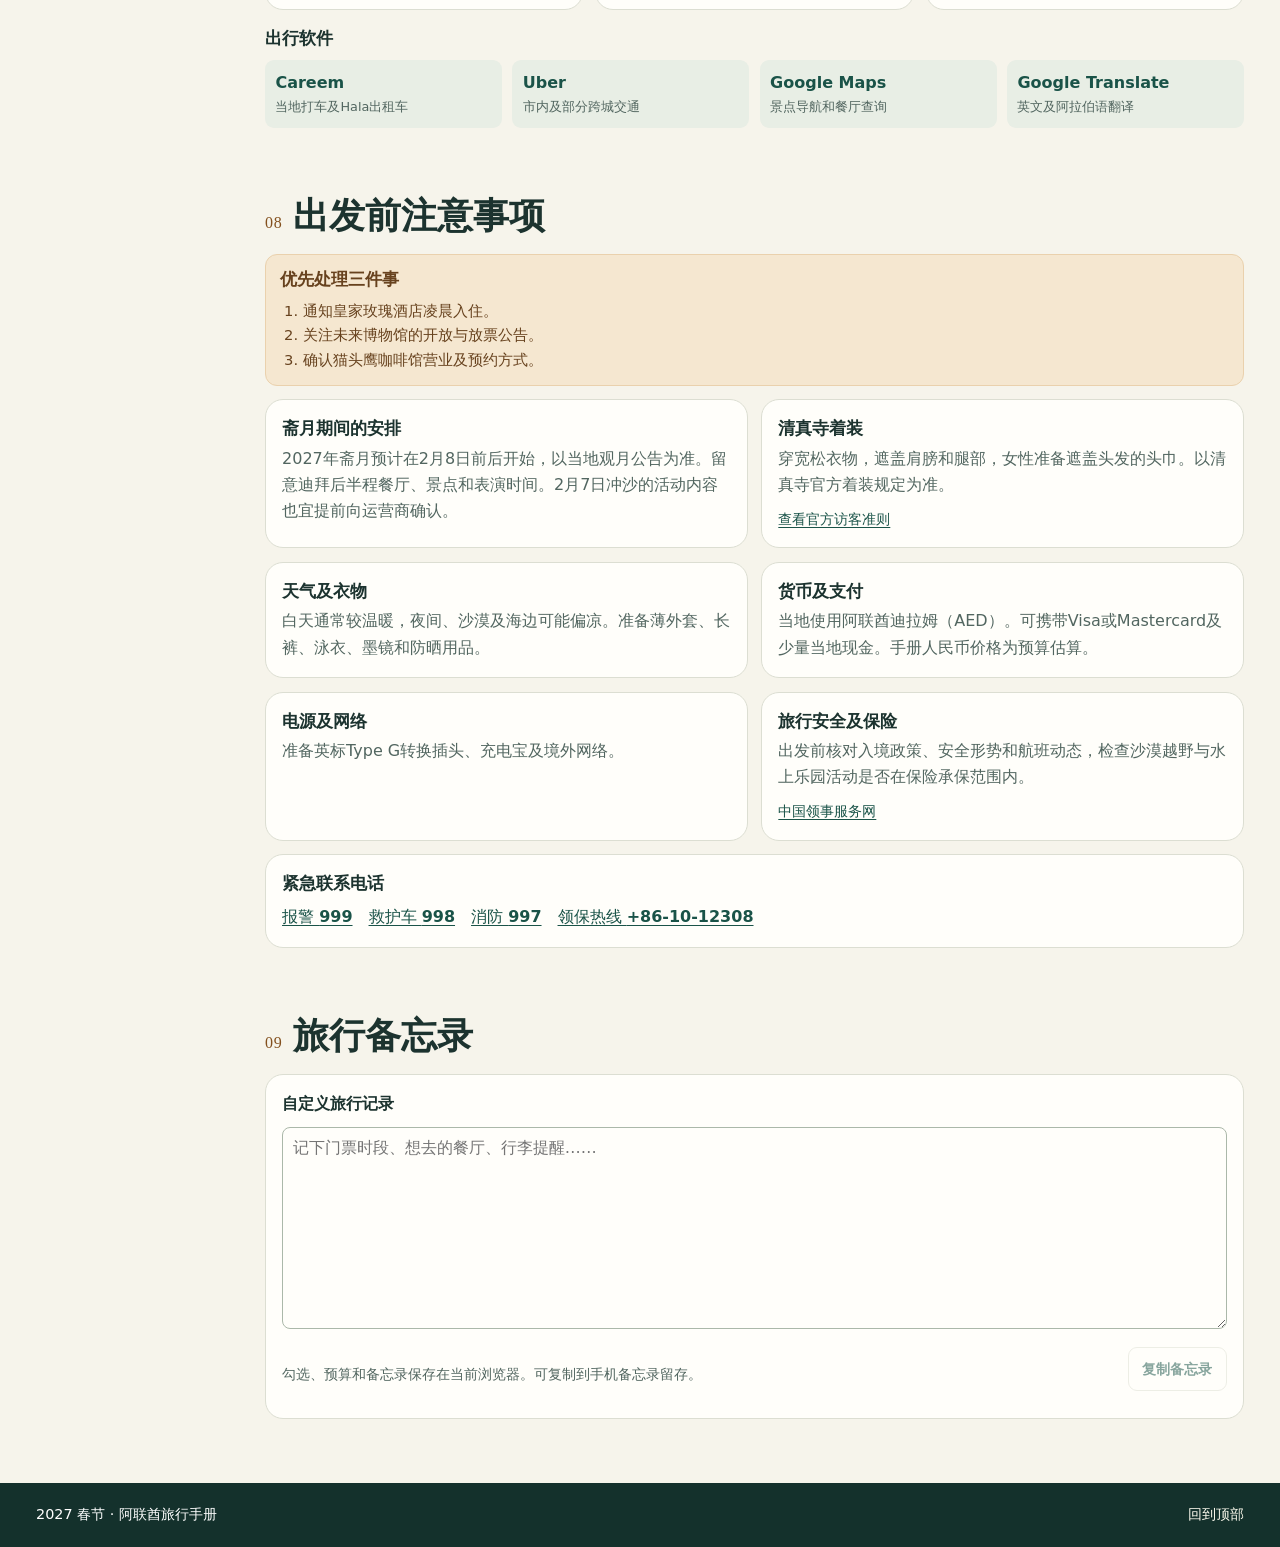
==== commit da848ffa: "Filter travel bookings by city and show bilingual ticket names" ====
--- a/uae-travel-2027/index.html
+++ b/uae-travel-2027/index.html
@@ -64,7 +64,13 @@
         <section id="booking" class="chapter">
           <h2><span class="chapter-no">04</span> 购票与预约日历</h2>
           <p class="lede">按建议预约日期排列。优先关注未来博物馆和哈利法塔放票情况。</p>
-          <div class="toolbar"><div id="booking-filter" class="filters" role="group" aria-label="筛选预约"></div><p id="booking-count" aria-live="polite"></p></div>
+          <div class="toolbar booking-toolbar">
+            <div class="booking-filters">
+              <div id="booking-region" class="filters" role="group" aria-label="预约地区"></div>
+              <div id="booking-filter" class="filters" role="group" aria-label="预订状态"></div>
+            </div>
+            <p id="booking-count" aria-live="polite"></p>
+          </div>
           <div id="booking-list" class="panel item-list"></div>
           <p class="muted caption">预约窗口用于安排准备时间。价格、开放时段和场次以出行时的官方信息为准。</p>
         </section>
--- a/uae-travel-2027/style.css
+++ b/uae-travel-2027/style.css
@@ -128,6 +128,8 @@
 .toolbar { margin:.65rem 0; }
 .toolbar>p,.budget-footer>p { color:var(--muted); font-size:.87rem; }
 .filters { display:flex; flex-wrap:wrap; gap:.35rem; }
+.booking-filters { display:flex; flex-wrap:wrap; gap:.55rem 1.15rem; }
+.booking-item .check { overflow-wrap:anywhere; font-weight:650; }
 .item-list { padding:0 .9rem; }
 .booking-item { display:grid; grid-template-columns:minmax(0,1fr) auto; align-items:start; gap:.4rem 1.2rem; padding:.85rem 0; }
 .booking-item+.booking-item,.task-row+.task-row { border-top:1px solid var(--line); }
@@ -193,6 +195,7 @@
   .timeline>li { grid-template-columns:1fr; gap:.15rem; }
   .day-banner { min-height:139px; }
   .booking-item { gap:.35rem .65rem; }
+  .booking-filters { display:grid; gap:.55rem; }
   th,td { padding:.43rem .52rem; }
 }
 @media (prefers-reduced-motion:no-preference) { html { scroll-behavior:smooth; } }
